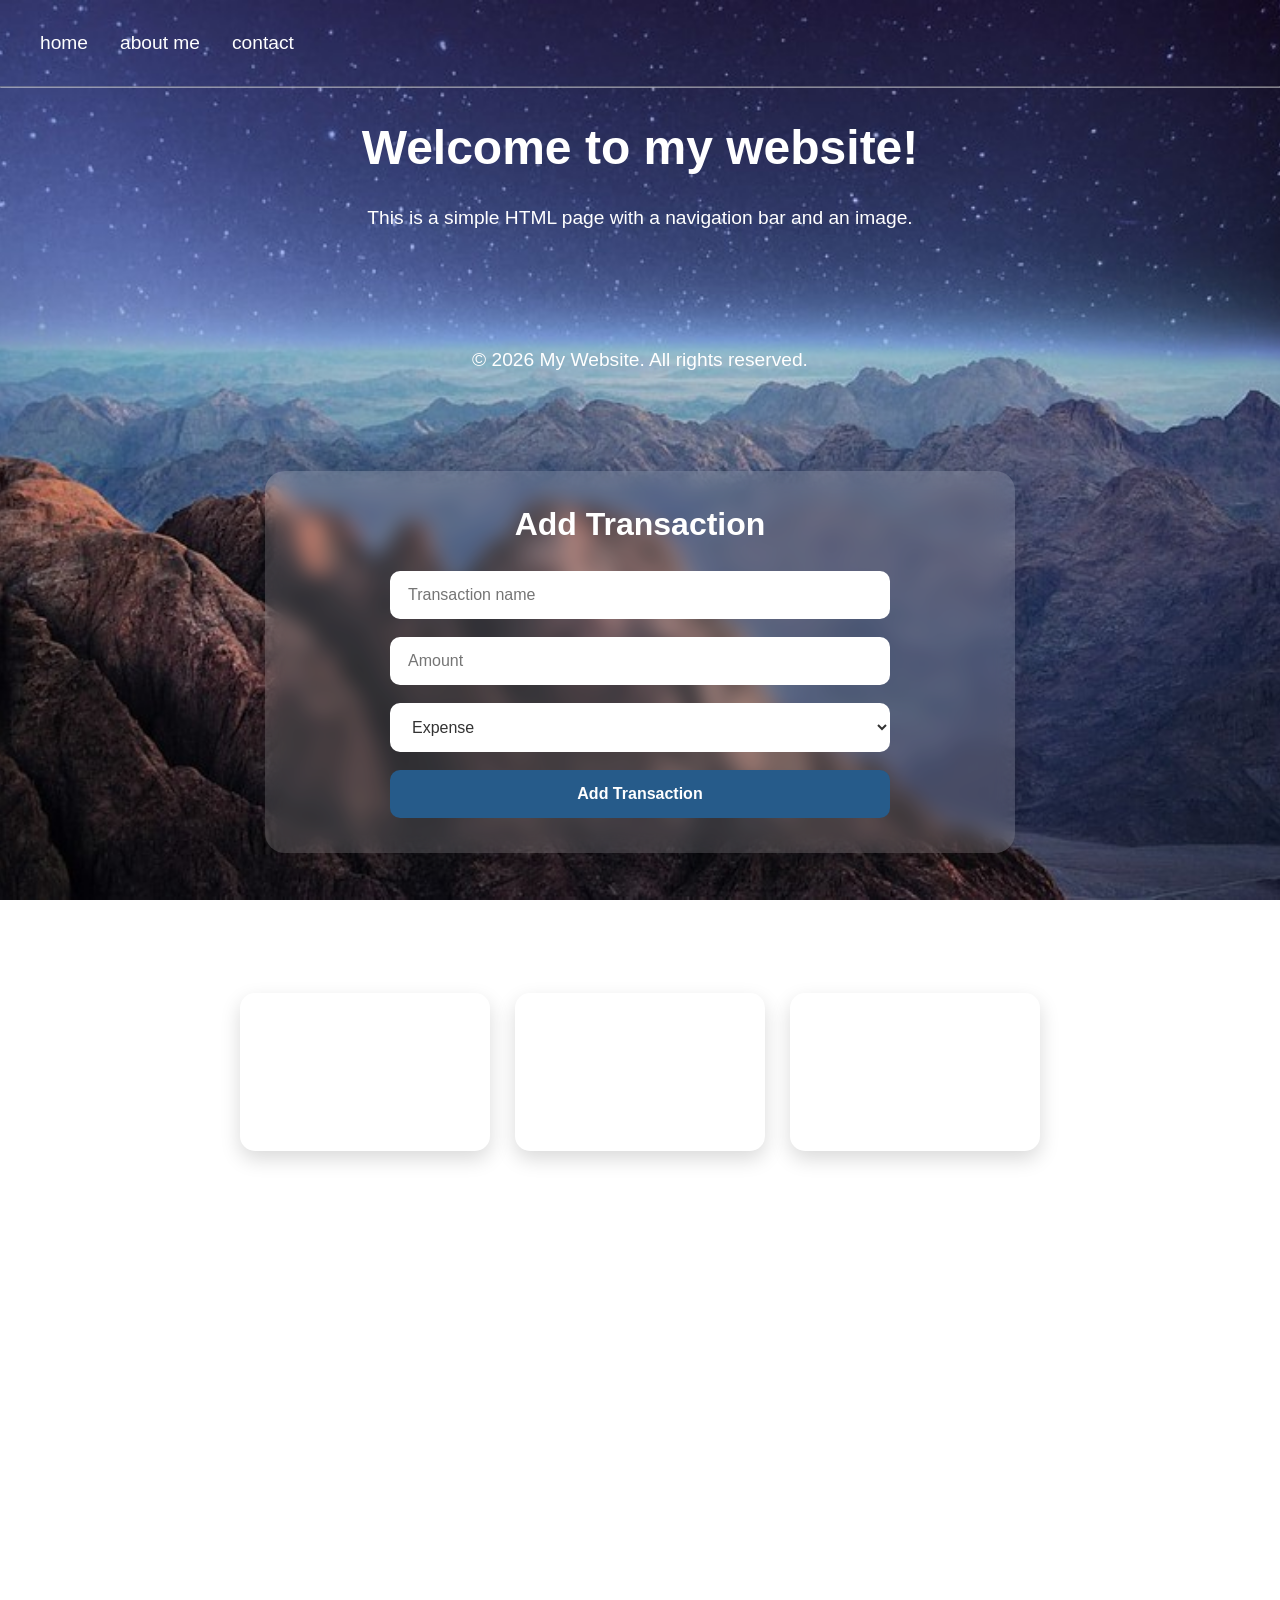
==== index.html @ 3366156d "Rename نسخة من index.html to index.html" ====
<!DOCTYPE html>
<html>
    <head>
        <meta charset="UTF-8">
        <meta name="viewport" content="width=device-width, initial-scale=1.0">
        <title>My Website</title>
        <link rel="stylesheet" href="./ style.2.css">
        <script src="./main.2.js" defer></script>
    </head>
        <header>
            <nav class="navigation">
                <ul>
                    <li><a href="index.html">home</a></li>
                    <li><a href="#about me">about me</a></li>
                    <li><a href="#contact">contact</a></li>
                </ul>
            </nav>
        
        </header>
        <hr />
        <section class ="content">
            <h1>Welcome to my website!</h1>
            <p>This is a simple HTML page with a navigation bar and an image.</p>

        </section>
        <section class="footer">
            <p>&copy; 2026 My Website. All rights reserved.</p>
        </section>
    <section class="expense-form">

    <h2>Add Transaction</h2>

    <input
        type="text"
        id="name"
        placeholder="Transaction name"
    >

    <input
        type="number"
        id="amount"
        placeholder="Amount"
    >

    <select id="type">
        <option value="expense">Expense</option>
        <option value="income">Income</option>
    </select>

    <button id="addButton">Add Transaction</button>

</section>


<section class="summary">

    <div>
        <h3>Total Income</h3>
        <p id="totalIncome">0 EGP</p>
    </div>

    <div>
        <h3>Total Expenses</h3>
        <p id="totalExpenses">0 EGP</p>
    </div>

    <div>
        <h3>Remaining</h3>
        <p id="balance">0 EGP</p>
    </div>

</section>


<section class="transactions">

    <h2>Transactions</h2>

    <div id="transactionList"></div>

</section>
        <section class="about me" id="about me">
            <div class="textcontainer">
                <div class="text tittle">
                    <h1>About Me</h1>
                    <p>Hi, I'm abdelrahman! I'm a web developer passionate about creating beautiful and functional websites.</p>
                </div>
            </div>
        </section>
        <section class="contact" id="contact">
            <div class="textcontainer">
                <div class="text tittle">
                    <h1>Contact</h1>
                    <p>You can reach me at:</p>
                    <ul>
                        <li>Email:A676767@gmail.com</li>
                        <li>Phone: +1067676767</li>
                    </ul>
                </div>
            </div>
        </section>
        <hr />
        <footer>
            <p>&copy; BUILD BY 3BDO AND MOHAB
            </p>
        </footer>
    </body>
</html>
----  style.2.css ----
* {
    margin: 0;
    padding: 0;
    box-sizing: border-box;
    scroll-behavior: smooth;
}
h1 {
    font-size: 3rem;
    color: #fff;
    text-align: center;
    margin: 2rem 0;
}
body { margin: 0; min-height: 100vh;
background-image: url("./A.jpg");
background-size: cover;
background-position: center;
background-repeat: no-repeat;
background-attachment: fixed;

color: white;
font-family: Arial, sans-serif;}


header {
    display:  flex;
    justify-content: space-between;
    align-items: center;
    margin: 2rem auto;
    max-width: 1200px;
}
.navigation ul {
    list-style-type: none;
    display: flex;
    gap: 2rem;
}
.navigation a {
    text-decoration: none;
    color: #fff;
    font-size: 1.2rem;
    transition: 0.3s ease-in-out;
}
.navigation a:hover {
    color: #1cbeb1;
}
hr {
    opacity: 50%;
}
p {
    color: #fff;
    font-size: 1.2rem;
    text-align: center;
    margin: 2rem 0;
}
ul {
    list-style-type: none;
    display: flex;
    justify-content: center;
    gap: 2rem;
    color: #ffffff;
}
/* =========================
   Responsive Design
   ========================= */

* {
    box-sizing: border-box;
}

img {
    max-width: 100%;
    height: auto;
}

body {
    width: 100%;
    overflow-x: hidden;
}

/* Tablets */
@media (max-width: 900px) {

    header {
        padding: 20px 4%;
    }

    .navigation ul {
        gap: 20px;
    }

    .navigation a {
        font-size: 16px;
    }

    .content {
        padding: 80px 5%;
    }

    .content h1 {
        font-size: 40px;
    }
}


/* Phones */
@media (max-width: 600px) {

    header {
        display: flex;
        flex-direction: row;
        justify-content: space-between;
        align-items: center;
        gap: 10px;
        padding: 15px;
    }

    /* Navigation stays horizontal */
    .navigation ul {
        display: flex;
        flex-direction: row;
        align-items: center;
        gap: 10px;
        margin: 0;
        padding: 0;
    }

    .navigation a {
        font-size: 12px;
        white-space: nowrap;
    }

    /* Profile image */
    header img {
        width: 60px;
        height: 60px;
        object-fit: cover;
    }

    .content {
        padding: 60px 20px;
        text-align: center;
    }

    .content h1 {
        font-size: clamp(28px, 8vw, 40px);
    }

    .content p {
        font-size: 16px;
    }

    .about,
    .contact {
        padding: 50px 20px;
    }

    .about h1,
    .contact h1 {
        font-size: clamp(28px, 8vw, 40px);
    }

    .about p,
    .contact p,
    .contact li {
        font-size: 16px;
    }
}


/* Very small phones */
@media (max-width: 380px) {

    header {
        padding: 10px;
    }

    .navigation ul {
        gap: 6px;
    }

    .navigation a {
        font-size: 10px;
    }

    header img {
        width: 50px;
        height: 50px;
    }
}
/* =========================
   Expense Form
   ========================= */

.expense-form {
    width: 90%;
    max-width: 750px;
    margin: 100px auto;
    padding: 35px;
    
    display: flex;
    flex-direction: column;
    align-items: center;
    gap: 18px;

    background: rgba(255, 255, 255, 0.15);
    border-radius: 20px;
    box-shadow: 0 10px 30px rgba(0, 0, 0, 0.2);
    
    backdrop-filter: blur(10px);
}

.expense-form h2 {
    margin: 0 0 10px;
    font-size: 32px;
}

.expense-form input,
.expense-form select,
.expense-form button {
    width: 100%;
    max-width: 500px;
    padding: 15px 18px;
    border: none;
    border-radius: 10px;
    font-size: 16px;
}

.expense-form input,
.expense-form select {
    background: white;
    color: #333;
}

.expense-form button {
    background: #265b8a;
    color: white;
    cursor: pointer;
    font-weight: bold;
    transition: 0.3s;
}

.expense-form button:hover {
    transform: translateY(-2px);
    opacity: 0.9;
}


/* =========================
   Spacing Between Sections
   ========================= */

.content {
    margin-bottom: 120px;
}

.expense-form {
    margin-bottom: 140px;
}

.about {
    margin-bottom: 140px;
}

.contact {
    margin-bottom: 100px;
}


/* =========================
   Mobile
   ========================= */

@media (max-width: 600px) {

    .expense-form {
        width: 90%;
        margin: 70px auto 100px;
        padding: 25px 18px;
        border-radius: 16px;
    }

    .expense-form h2 {
        font-size: 26px;
    }

    .expense-form input,
    .expense-form select,
    .expense-form button {
        width: 100%;
        padding: 13px;
        font-size: 15px;
    }

    .content {
        margin-bottom: 90px;
    }

    .about {
        margin-bottom: 100px;
    }

    .contact {
        margin-bottom: 70px;
    }
}


/* =========================
   Small Phones
   ========================= */

@media (max-width: 380px) {

    .expense-form {
        width: 92%;
        padding: 20px 15px;
    }

    .expense-form h2 {
        font-size: 23px;
    }
}
h2 {
    font-size: 1.5rem;
    margin-bottom: 1rem;
    color: #ffffff;
}
h3 {
    font-size: 1.2rem;
    margin-bottom: 0.5rem;
    color: #ffffff;
}
.summary {
    width: 90%;
    max-width: 900px;
    margin: 80px auto;

    display: flex;
    justify-content: center;
    align-items: stretch;
    gap: 25px;

    flex-wrap: wrap;
}

.summary div {
    width: 250px;
    padding: 25px;

    text-align: center;

    background: rgba(255, 255, 255, 0.15);
    border-radius: 15px;

    box-shadow: 0 8px 20px rgba(0, 0, 0, 0.15);
}

.summary h3 {
    margin-top: 0;
}


/* Transactions */

.transactions {
    width: 90%;
    max-width: 800px;

    margin: 100px auto;

    text-align: center;
}

.transaction {
    width: 100%;

    padding: 15px;
    margin: 12px auto;

    background: rgba(255, 255, 255, 0.15);
    border-radius: 10px;

    font-size: 18px;
}


/* Mobile */

@media (max-width: 600px) {

    .summary {
        width: 90%;
        margin: 60px auto;

        display: flex;
        flex-direction: column;

        align-items: center;
        justify-content: center;
    }

    .summary div {
        width: 100%;
        max-width: 350px;
    }

    .transactions {
        width: 90%;
        max-width: 500px;

        margin: 70px auto;

        text-align: center;
    }

    .transaction {
        width: 100%;
        margin: 12px auto;
    }
}
   .transaction {
    width: 100%;
    max-width: 700px;

    margin: 15px auto;
    padding: 18px 20px;

    display: flex;
    align-items: center;
    justify-content: space-between;
    gap: 15px;

    background: rgba(255, 255, 255, 0.15);

    border-radius: 12px;

    box-shadow: 0 5px 15px rgba(0, 0, 0, 0.15);

    font-size: 17px;
}

.transaction button {
    padding: 8px 14px;

    border: none;
    border-radius: 8px;

    background: #8a2638;
    color: white;

    cursor: pointer;

    transition: 0.2s;
}

.transaction button:hover {
    transform: scale(1.05);
    opacity: 0.85;
}


@media (max-width: 600px) {

    .transaction {
        flex-wrap: wrap;
        justify-content: center;

        text-align: center;
    }

    .transaction span {
        width: 100%;
    }

    .transaction button {
        margin-top: 5px;
    }
}   
/* =========================
   Mobile Professional Design
   ========================= */

@media (max-width: 600px) {

    body {
        overflow-x: hidden;
    }

    /* Header */
    header {
        padding: 18px 20px;
    }

    .navigation ul {
        gap: 14px;
    }

    .navigation a {
        font-size: 14px;
    }

    header img {
        width: 58px;
        height: 58px;
    }


    /* Welcome Section */
    .content {
        padding: 80px 25px;
        margin-bottom: 100px;
    }

    .content h1 {
        font-size: 32px;
        line-height: 1.3;
        margin-bottom: 25px;
    }

    .content p {
        font-size: 18px;
        line-height: 1.8;
    }


    /* Expense Form */
    .expense-form {
        width: 90%;
        margin: 80px auto 120px;
        padding: 30px 20px;
    }

    .expense-form h2 {
        font-size: 28px;
        margin-bottom: 15px;
    }

    .expense-form input,
    .expense-form select,
    .expense-form button {
        font-size: 17px;
        padding: 15px;
    }


    /* Summary */
    .summary {
        width: 90%;
        margin: 100px auto 130px;
        gap: 25px;
    }

    .summary div {
        width: 100%;
        max-width: 360px;
        padding: 28px 20px;
    }

    .summary h3 {
        font-size: 19px;
    }

    .summary p {
        font-size: 18px;
    }


    /* Transactions */
    .transactions {
        width: 90%;
        margin: 100px auto 140px;
    }

    .transactions h2 {
        font-size: 28px;
        margin-bottom: 30px;
    }

    .transaction {
        width: 100%;
        padding: 18px 15px;
        margin: 15px auto;
        font-size: 17px;
        line-height: 1.6;
    }


    /* About Me */
    .about {
        width: 90%;
        margin: 120px auto 150px;
        padding: 40px 10px;
    }

    .about h1 {
        font-size: 34px;
        margin-bottom: 30px;
    }

    .about p {
        font-size: 18px;
        line-height: 1.9;
    }


    /* Contact */
    .contact {
        width: 90%;
        margin: 120px auto 120px;
        padding: 40px 10px;
    }

    .contact h1 {
        font-size: 34px;
        margin-bottom: 30px;
    }

    .contact p,
    .contact li {
        font-size: 18px;
        line-height: 1.9;
    }


    /* Footer */
    footer {
        padding: 40px 20px;
        margin-top: 80px;
        text-align: center;
    }

    footer p {
        font-size: 16px;
        line-height: 1.7;
    }
}
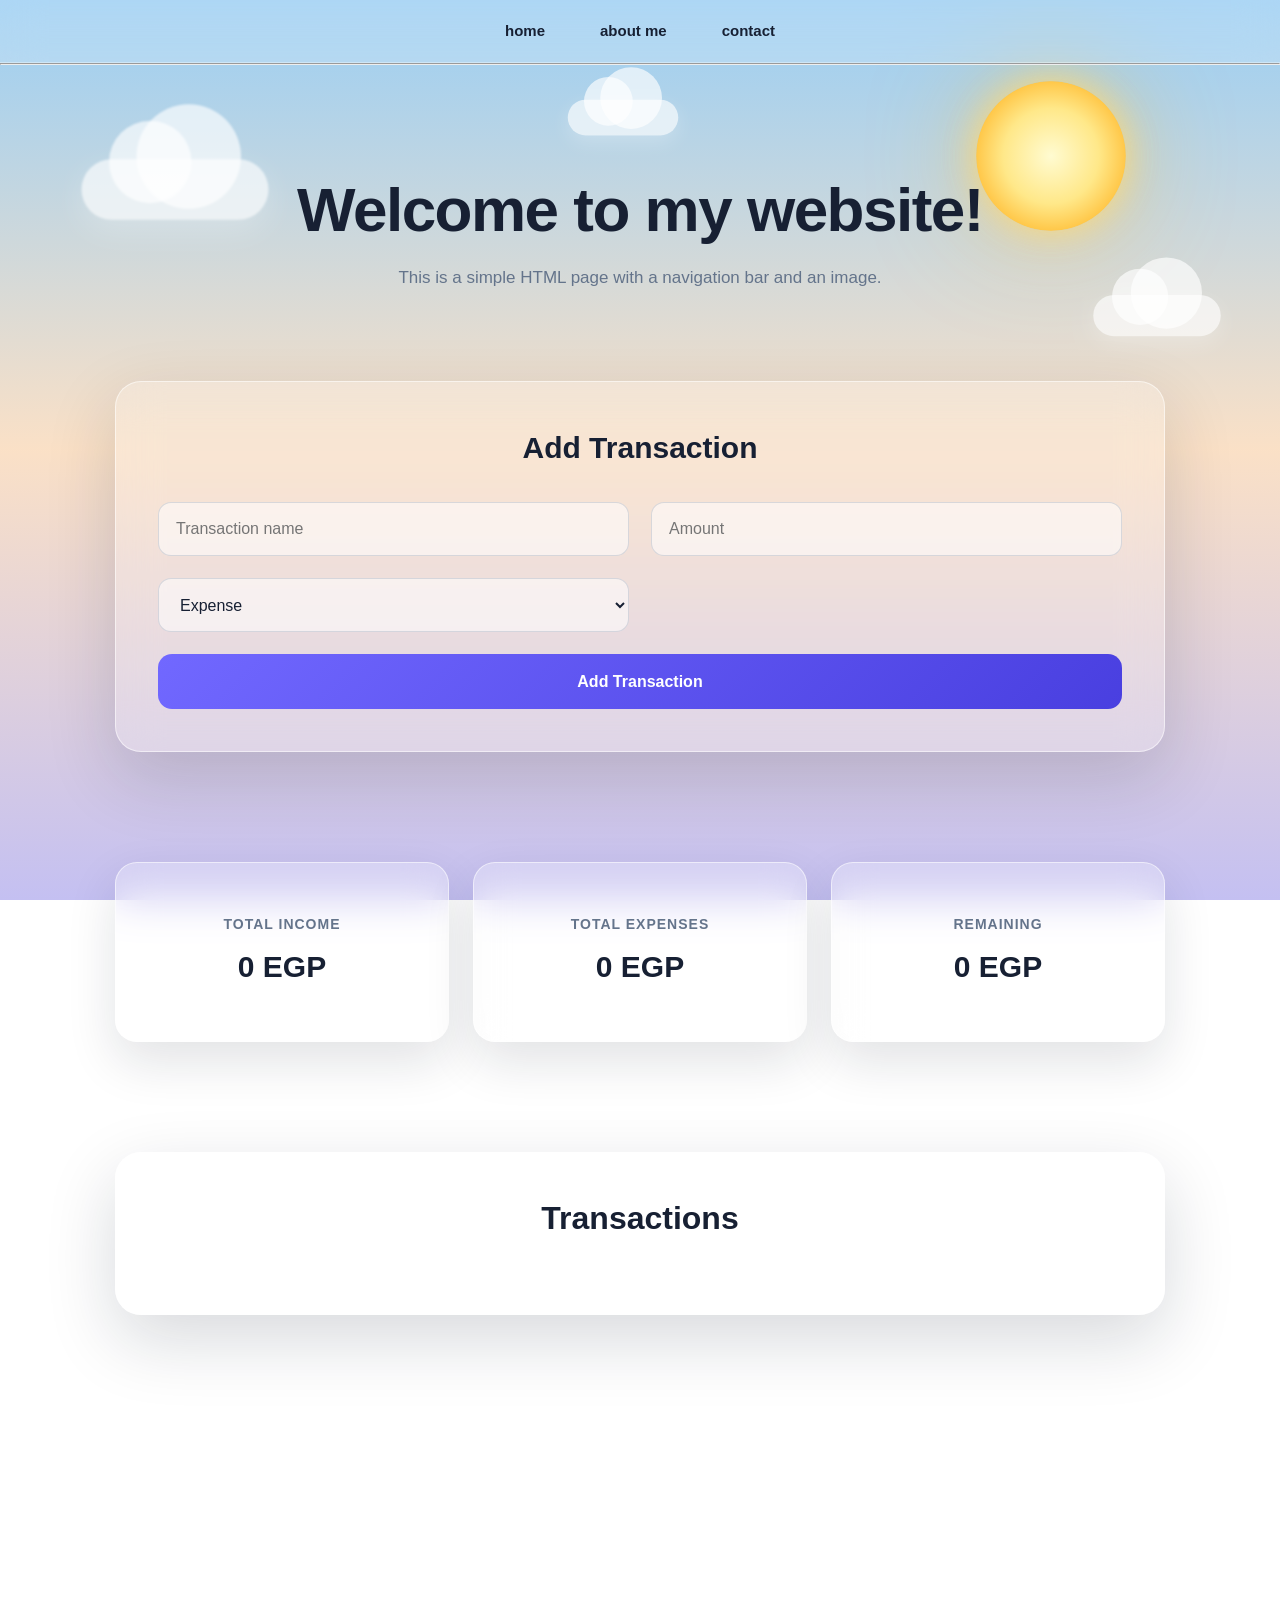
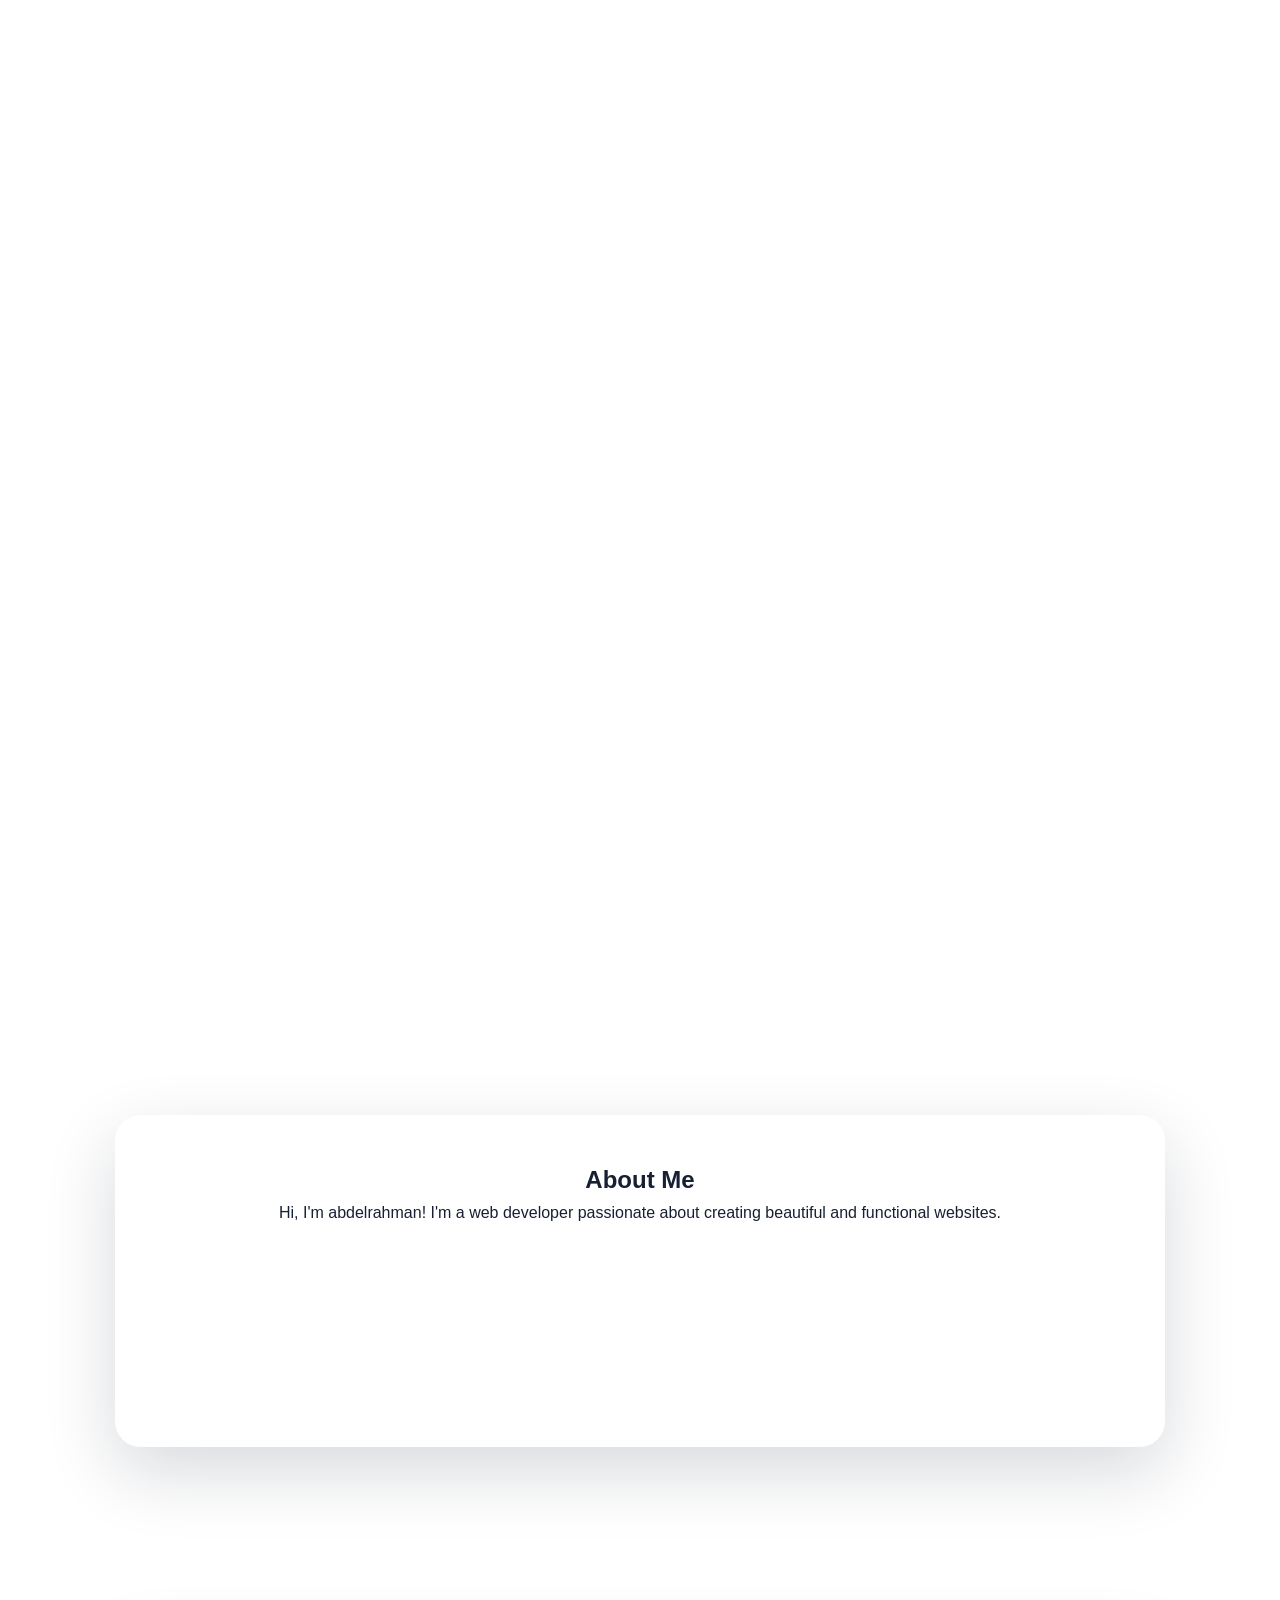
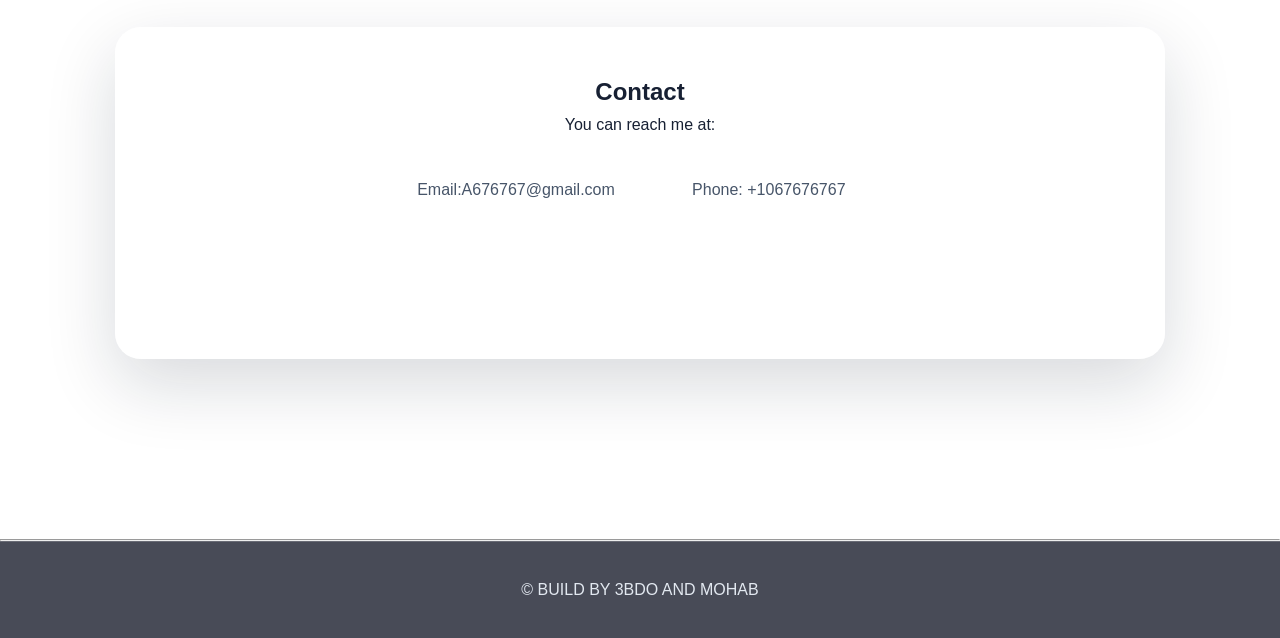
==== commit 35622566: "Rename نسخة من index.html to index.html" ====
--- a/index.html
+++ b/index.html
@@ -11,7 +11,7 @@
             <nav class="navigation">
                 <ul>
                     <li><a href="index.html">home</a></li>
-                    <li><a href="#about me">about me</a></li>
+                    <li><a href="#about-me">about me</a></li>
                     <li><a href="#contact">contact</a></li>
                 </ul>
             </nav>
@@ -23,9 +23,7 @@
             <p>This is a simple HTML page with a navigation bar and an image.</p>
 
         </section>
-        <section class="footer">
-            <p>&copy; 2026 My Website. All rights reserved.</p>
-        </section>
+        
     <section class="expense-form">
 
     <h2>Add Transaction</h2>
@@ -79,7 +77,7 @@
     <div id="transactionList"></div>
 
 </section>
-        <section class="about me" id="about me">
+        <section class="about-me" id="about-me">
             <div class="textcontainer">
                 <div class="text tittle">
                     <h1>About Me</h1>
--- a/ style.2.css
+++ b/ style.2.css
@@ -1,635 +1,1337 @@
+/* =========================================
+   RESET
+========================================= */
+
 * {
     margin: 0;
     padding: 0;
     box-sizing: border-box;
+}
+
+html {
     scroll-behavior: smooth;
 }
-h1 {
-    font-size: 3rem;
-    color: #fff;
-    text-align: center;
-    margin: 2rem 0;
-}
-body { margin: 0; min-height: 100vh;
-background-image: url("./A.jpg");
-background-size: cover;
-background-position: center;
-background-repeat: no-repeat;
-background-attachment: fixed;
-
-color: white;
-font-family: Arial, sans-serif;}
-
+
+:root {
+    --scroll: 0;
+
+    --text: #172033;
+    --muted: #64748b;
+
+    --glass: rgba(255, 255, 255, 0.22);
+    --glass-strong: rgba(255, 255, 255, 0.34);
+    --glass-border: rgba(255, 255, 255, 0.55);
+
+    --primary: #6258ff;
+
+    --shadow:
+        0 25px 70px rgba(15, 23, 42, 0.16);
+}
+
+
+/* =========================================
+   BODY
+========================================= */
+
+body {
+    font-family:
+        Inter,
+        Arial,
+        Helvetica,
+        sans-serif;
+
+    color: var(--text);
+
+    line-height: 1.6;
+
+    min-height: 100vh;
+
+    overflow-x: hidden;
+
+    /*
+       Day -> Sunset -> Night
+    */
+
+    background:
+        linear-gradient(
+            180deg,
+
+            hsl(
+                205,
+                calc(80% - (var(--scroll) * 30%)),
+                calc(78% - (var(--scroll) * 55%))
+            ),
+
+            hsl(
+                30,
+                calc(85% - (var(--scroll) * 45%)),
+                calc(88% - (var(--scroll) * 70%))
+            ),
+
+            hsl(
+                245,
+                calc(65% - (var(--scroll) * 15%)),
+                calc(85% - (var(--scroll) * 78%))
+            )
+        );
+
+    background-attachment: fixed;
+
+    transition:
+        background 0.8s ease;
+}
+
+
+/* =========================================
+   SKY EFFECT
+========================================= */
+
+.sky {
+    position: fixed;
+
+    inset: 0;
+
+    pointer-events: none;
+
+    z-index: -5;
+
+    overflow: hidden;
+}
+
+
+/* =========================================
+   SUN
+========================================= */
+
+.sun {
+    position: absolute;
+
+    width: 150px;
+    height: 150px;
+
+    border-radius: 50%;
+
+    top: 9%;
+    right: 12%;
+
+    background:
+        radial-gradient(
+            circle,
+            #fffbd1 0%,
+            #ffe889 45%,
+            #ffc84a 70%,
+            rgba(255, 200, 74, 0) 72%
+        );
+
+    box-shadow:
+        0 0 35px rgba(255, 221, 120, 0.9),
+        0 0 100px rgba(255, 190, 60, 0.55);
+
+    opacity:
+        calc(1 - (var(--scroll) * 2));
+
+    transform:
+        translateY(calc(var(--scroll) * 250px))
+        scale(
+            calc(1 - (var(--scroll) * 0.35))
+        );
+
+    transition:
+        opacity 0.5s ease;
+}
+
+
+/* =========================================
+   MOON
+========================================= */
+
+.moon {
+    position: absolute;
+
+    width: 115px;
+    height: 115px;
+
+    border-radius: 50%;
+
+    right: 12%;
+    bottom: 10%;
+
+    background:
+        radial-gradient(
+            circle at 35% 30%,
+            #ffffff,
+            #e7e9f5 55%,
+            #cbd0e5 100%
+        );
+
+    box-shadow:
+        0 0 30px rgba(255,255,255,0.75),
+        0 0 100px rgba(255,255,255,0.35);
+
+    opacity:
+        calc(
+            max(
+                0,
+                (var(--scroll) - 0.48) * 2
+            )
+        );
+
+    transform:
+        translateY(
+            calc(
+                (1 - var(--scroll)) * 100px
+            )
+        );
+
+    transition:
+        opacity 0.8s ease;
+}
+
+
+/* Moon crater effect */
+
+.moon::before,
+.moon::after {
+    content: "";
+
+    position: absolute;
+
+    border-radius: 50%;
+
+    background: rgba(150, 155, 180, 0.18);
+}
+
+.moon::before {
+    width: 20px;
+    height: 20px;
+
+    top: 28px;
+    left: 25px;
+}
+
+.moon::after {
+    width: 14px;
+    height: 14px;
+
+    bottom: 28px;
+    right: 25px;
+}
+
+
+/* =========================================
+   CLOUDS
+========================================= */
+
+.cloud {
+    position: absolute;
+
+    width: 170px;
+    height: 55px;
+
+    border-radius: 50px;
+
+    background: rgba(255,255,255,0.65);
+
+    filter: blur(1px);
+
+    box-shadow:
+        0 10px 30px rgba(255,255,255,0.25);
+
+    opacity:
+        calc(
+            1 - (var(--scroll) * 1.4)
+        );
+
+    transition:
+        opacity 0.7s ease;
+}
+
+.cloud::before,
+.cloud::after {
+    content: "";
+
+    position: absolute;
+
+    border-radius: 50%;
+
+    background: inherit;
+}
+
+.cloud::before {
+    width: 75px;
+    height: 75px;
+
+    left: 25px;
+    bottom: 15px;
+}
+
+.cloud::after {
+    width: 95px;
+    height: 95px;
+
+    right: 25px;
+    bottom: 10px;
+}
+
+.cloud-1 {
+    top: 18%;
+    left: 7%;
+
+    transform: scale(1.1);
+}
+
+.cloud-2 {
+    top: 32%;
+    right: 3%;
+
+    transform: scale(0.75);
+}
+
+.cloud-3 {
+    top: 10%;
+    left: 42%;
+
+    transform: scale(0.65);
+}
+
+
+/* =========================================
+   STARS
+========================================= */
+
+.stars {
+    position: absolute;
+
+    inset: 0;
+
+    opacity:
+        calc(
+            max(
+                0,
+                (var(--scroll) - 0.42) * 1.8
+            )
+        );
+
+    transition:
+        opacity 0.8s ease;
+}
+
+.star {
+    position: absolute;
+
+    width: 3px;
+    height: 3px;
+
+    border-radius: 50%;
+
+    background: white;
+
+    box-shadow:
+        0 0 7px white;
+
+    animation:
+        twinkle 2.5s infinite ease-in-out;
+}
+
+@keyframes twinkle {
+
+    0%,
+    100% {
+        opacity: 0.35;
+        transform: scale(0.8);
+    }
+
+    50% {
+        opacity: 1;
+        transform: scale(1.5);
+    }
+}
+
+
+/* =========================================
+   MAIN WIDTH
+========================================= */
+
+.content,
+.expense-form,
+.summary,
+.transactions,
+.about-me,
+.contact {
+    width: min(92%, 1050px);
+
+    margin-left: auto;
+    margin-right: auto;
+}
+
+
+/* =========================================
+   HEADER
+========================================= */
 
 header {
-    display:  flex;
-    justify-content: space-between;
+    width: 100%;
+
+    position: sticky;
+
+    top: 0;
+
+    z-index: 1000;
+
+    background:
+        rgba(255,255,255,0.18);
+
+    backdrop-filter: blur(20px);
+
+    -webkit-backdrop-filter: blur(20px);
+
+    border-bottom:
+        1px solid rgba(255,255,255,0.35);
+}
+
+
+/* =========================================
+   NAVIGATION
+========================================= */
+
+.navigation {
+    width: min(92%, 1050px);
+
+    margin: auto;
+
+    padding: 18px 0;
+}
+
+.navigation ul {
+    list-style: none;
+
+    display: flex;
+
+    justify-content: center;
+
     align-items: center;
-    margin: 2rem auto;
-    max-width: 1200px;
-}
-.navigation ul {
-    list-style-type: none;
+
+    gap: 45px;
+}
+
+.navigation a {
+    color: #172033;
+
+    text-decoration: none;
+
+    font-size: 15px;
+
+    font-weight: 700;
+
+    padding: 8px 5px;
+
+    transition: 0.25s ease;
+}
+
+.navigation a:hover {
+    color: var(--primary);
+
+    transform: translateY(-2px);
+}
+
+
+/* =========================================
+   THEME BUTTONS
+========================================= */
+
+.theme-controls {
     display: flex;
-    gap: 2rem;
-}
-.navigation a {
-    text-decoration: none;
-    color: #fff;
-    font-size: 1.2rem;
-    transition: 0.3s ease-in-out;
-}
-.navigation a:hover {
-    color: #1cbeb1;
-}
-hr {
-    opacity: 50%;
-}
-p {
-    color: #fff;
-    font-size: 1.2rem;
-    text-align: center;
-    margin: 2rem 0;
-}
-ul {
-    list-style-type: none;
+
+    justify-content: center;
+
+    align-items: center;
+
+    gap: 10px;
+
+    padding:
+        0 20px 17px;
+}
+
+.theme-controls button {
+    border: 1px solid
+        rgba(255,255,255,0.55);
+
+    background:
+        rgba(255,255,255,0.3);
+
+    color: #172033;
+
+    padding: 8px 15px;
+
+    border-radius: 999px;
+
+    cursor: pointer;
+
+    font-weight: 700;
+
+    transition:
+        transform 0.2s ease,
+        background 0.2s ease,
+        color 0.2s ease;
+}
+
+.theme-controls button:hover {
+    transform: translateY(-2px);
+
+    background:
+        rgba(255,255,255,0.55);
+}
+
+.theme-controls button.active {
+    background: var(--primary);
+
+    color: white;
+
+    border-color: var(--primary);
+}
+
+
+/* =========================================
+   HERO
+========================================= */
+
+.content {
+    text-align: center;
+
+    padding-top: 110px;
+
+    padding-bottom: 90px;
+}
+
+.content h1 {
+    width: 100%;
+
+    max-width: 900px;
+
+    margin:
+        0 auto 20px;
+
+    text-align: center;
+
+    font-size:
+        clamp(36px, 6vw, 62px);
+
+    line-height: 1.12;
+
+    letter-spacing: -1.5px;
+
+    font-weight: 850;
+}
+
+.content p {
+    width: min(100%, 700px);
+
+    margin: auto;
+
+    text-align: center;
+
+    color: var(--muted);
+
+    font-size: 17px;
+}
+
+
+/* =========================================
+   GLASS CARD
+========================================= */
+
+.expense-form,
+.transactions,
+.about-me,
+.contact {
+    background:
+        rgba(255,255,255,0.20);
+
+    backdrop-filter:
+        blur(22px);
+
+    -webkit-backdrop-filter:
+        blur(22px);
+
+    border:
+        1px solid var(--glass-border);
+
+    box-shadow:
+        var(--shadow);
+
+    border-radius: 26px;
+}
+
+
+/* =========================================
+   EXPENSE FORM
+========================================= */
+
+.expense-form {
+    padding: 42px;
+
+    display: grid;
+
+    grid-template-columns:
+        repeat(2, minmax(0, 1fr));
+
+    gap: 22px;
+
+    margin-bottom: 110px;
+}
+
+.expense-form h2 {
+    grid-column: 1 / -1;
+
+    text-align: center;
+
+    font-size: 30px;
+
+    margin-bottom: 8px;
+}
+
+
+/* Inputs */
+
+.expense-form input,
+.expense-form select {
+    width: 100%;
+
+    min-height: 54px;
+
+    padding:
+        14px 17px;
+
+    border:
+        1px solid
+        rgba(148,163,184,0.35);
+
+    border-radius: 13px;
+
+    background:
+        rgba(255,255,255,0.55);
+
+    color: #172033;
+
+    font-size: 16px;
+
+    outline: none;
+
+    transition:
+        0.25s ease;
+}
+
+.expense-form input:focus,
+.expense-form select:focus {
+    background:
+        rgba(255,255,255,0.8);
+
+    border-color:
+        #6366f1;
+
+    box-shadow:
+        0 0 0 4px
+        rgba(99,102,241,0.12);
+
+    transform:
+        translateY(-2px);
+}
+
+
+/* =========================================
+   BUTTON
+========================================= */
+
+#addButton {
+    grid-column: 1 / -1;
+
+    min-height: 55px;
+
+    border: none;
+
+    border-radius: 14px;
+
+    background:
+        linear-gradient(
+            135deg,
+            #7168ff,
+            #493fe0
+        );
+
+    color: white;
+
+    font-size: 16px;
+
+    font-weight: 800;
+
+    cursor: pointer;
+
+    transition:
+        transform 0.2s ease,
+        box-shadow 0.2s ease;
+}
+
+#addButton:hover {
+    transform:
+        translateY(-3px);
+
+    box-shadow:
+        0 15px 35px
+        rgba(79,70,229,0.3);
+}
+
+#addButton:active {
+    transform:
+        scale(0.98);
+}
+
+
+/* =========================================
+   SUMMARY
+========================================= */
+
+.summary {
+    width: min(92%, 1050px);
+
+    display: grid;
+
+    grid-template-columns:
+        repeat(3, minmax(0, 1fr));
+
+    gap: 24px;
+
+    margin:
+        0 auto 110px;
+}
+
+.summary > div {
+    width: 100%;
+
+    height: 180px;
+
+    min-width: 0;
+
     display: flex;
+
+    flex-direction: column;
+
     justify-content: center;
-    gap: 2rem;
-    color: #ffffff;
-}
-/* =========================
-   Responsive Design
-   ========================= */
-
-* {
-    box-sizing: border-box;
-}
-
-img {
-    max-width: 100%;
-    height: auto;
-}
-
-body {
+
+    align-items: center;
+
+    text-align: center;
+
+    padding: 25px;
+
+    background:
+        rgba(255,255,255,0.25);
+
+    backdrop-filter:
+        blur(20px);
+
+    -webkit-backdrop-filter:
+        blur(20px);
+
+    border:
+        1px solid
+        rgba(255,255,255,0.55);
+
+    border-radius: 22px;
+
+    box-shadow:
+        0 20px 50px
+        rgba(15,23,42,0.12);
+
+    transition:
+        transform 0.3s ease,
+        box-shadow 0.3s ease;
+}
+
+.summary > div:hover {
+    transform:
+        translateY(-8px);
+
+    box-shadow:
+        0 30px 60px
+        rgba(15,23,42,0.17);
+}
+
+.summary h3 {
+    color: var(--muted);
+
+    font-size: 14px;
+
+    text-transform: uppercase;
+
+    letter-spacing: 1px;
+
+    margin-bottom: 8px;
+}
+
+.summary p {
     width: 100%;
-    overflow-x: hidden;
-}
-
-/* Tablets */
-@media (max-width: 900px) {
-
-    header {
-        padding: 20px 4%;
-    }
+
+    text-align: center;
+
+    font-size:
+        clamp(21px, 3vw, 30px);
+
+    font-weight: 850;
+
+    overflow-wrap: anywhere;
+}
+
+
+/* =========================================
+   TRANSACTIONS CONTAINER
+========================================= */
+
+.transactions {
+    padding: 40px;
+
+    margin-bottom: 1400px;
+}
+
+.transactions h2 {
+    text-align: center;
+
+    font-size: 32px;
+
+    margin-bottom: 30px;
+}
+
+#transactionList {
+    width: 100%;
+
+    display: flex;
+
+    flex-direction: column;
+
+    gap: 15px;
+}
+
+
+/* =========================================
+   TRANSACTION
+========================================= */
+
+.transaction {
+    width: 100%;
+
+    min-height: 78px;
+
+    display: grid;
+
+    grid-template-columns:
+        minmax(0,1fr)
+        auto
+        auto;
+
+    align-items: center;
+
+    gap: 20px;
+
+    padding:
+        16px 20px;
+
+    background:
+        rgba(255,255,255,0.28);
+
+    border:
+        1px solid
+        rgba(255,255,255,0.45);
+
+    border-radius: 15px;
+
+    transition:
+        transform 0.25s ease,
+        background 0.25s ease;
+}
+
+.transaction:hover {
+    transform:
+        translateX(4px);
+
+    background:
+        rgba(255,255,255,0.4);
+}
+
+.transaction-info {
+    min-width: 0;
+}
+
+.transaction-name {
+    display: block;
+
+    font-weight: 750;
+
+    overflow-wrap: anywhere;
+}
+
+.transaction-type {
+    display: block;
+
+    color: var(--muted);
+
+    font-size: 13px;
+}
+
+.transaction-amount {
+    font-weight: 850;
+
+    white-space: nowrap;
+}
+
+.income {
+    color: #15803d;
+}
+
+.expense {
+    color: #dc2626;
+}
+
+
+/* =========================================
+   DELETE
+========================================= */
+
+.delete-btn {
+    width: 42px;
+
+    height: 42px;
+
+    border: none;
+
+    border-radius: 11px;
+
+    background:
+        rgba(255,228,230,0.8);
+
+    color: #e11d48;
+
+    font-size: 20px;
+
+    cursor: pointer;
+
+    transition: 0.2s ease;
+}
+
+.delete-btn:hover {
+    transform:
+        scale(1.08);
+
+    background:
+        #ffe4e6;
+}
+
+
+/* =========================================
+   EMPTY TRANSACTIONS
+========================================= */
+
+.empty-message {
+    width: 100%;
+
+    padding: 40px 20px;
+
+    text-align: center;
+
+    background:
+        rgba(255,255,255,0.18);
+
+    border:
+        1px dashed
+        rgba(255,255,255,0.7);
+
+    border-radius: 16px;
+
+    color: var(--muted);
+}
+
+
+/* =========================================
+   ABOUT / CONTACT
+========================================= */
+
+.about-me {
+    margin-bottom: 180px;
+
+    padding: 45px;
+}
+.contact {
+    margin-bottom: 180px;
+
+    padding: 45px;
+}
+
+.textcontainer {
+    width: 100%;
+
+    min-height: 240px;
+
+    display: center;
+
+    justify-content: center;
+
+    align-items: center;
+
+    text-align: center;
+}
+
+.text-title {
+    width: 100%;
+
+    max-width: 750px;
+
+    text-align: center;
+}
+
+.text-title h1 {
+    text-align: center;
+
+    font-size: 34px;
+
+    margin-bottom: 17px;
+}
+
+.text-title p {
+    width: 100%;
+
+    text-align: center;
+
+    color: var(--muted);
+
+    overflow-wrap: anywhere;
+}
+
+
+/* =========================================
+   CONTACT
+========================================= */
+
+.contact ul {
+    width: 100%;
+
+    list-style: none;
+
+    display: flex;
+
+    justify-content: center;
+
+    align-items: stretch;
+
+    flex-wrap: wrap;
+
+    gap: 18px;
+
+    margin-top: 25px;
+}
+
+.contact li {
+    min-width: 230px;
+
+    padding: 14px 20px;
+
+    text-align: center;
+
+    background:
+        rgba(255,255,255,0.35);
+
+    border:
+        1px solid
+        rgba(255,255,255,0.5);
+
+    border-radius: 13px;
+
+    color: #475569;
+
+    overflow-wrap: anywhere;
+}
+
+
+/* =========================================
+   FOOTER
+========================================= */
+
+footer {
+    width: 100%;
+
+    margin: 0;
+
+    padding: 35px 20px;
+
+    text-align: center;
+
+    background:
+        rgba(2,6,23,0.72);
+
+    backdrop-filter:
+        blur(15px);
+
+    -webkit-backdrop-filter:
+        blur(15px);
+
+    color: #e2e8f0;
+
+    border-top:
+        1px solid
+        rgba(255,255,255,0.18);
+}
+
+footer p {
+    width: 100%;
+
+    margin: 0;
+
+    text-align: center;
+}
+
+
+/* =========================================
+   NOTIFICATION
+========================================= */
+
+.notification {
+    position: fixed;
+
+    top: 25px;
+
+    right: 25px;
+
+    z-index: 9999;
+
+    max-width: 350px;
+
+    padding:
+        14px 20px;
+
+    border-radius: 12px;
+
+    background:
+        rgba(15,23,42,0.92);
+
+    color: white;
+
+    box-shadow:
+        0 15px 35px
+        rgba(0,0,0,0.2);
+
+    transform:
+        translateX(150%);
+
+    transition:
+        transform 0.35s ease;
+}
+
+.notification.show {
+    transform:
+        translateX(0);
+}
+
+
+/* =========================================
+   MOBILE
+========================================= */
+
+@media (max-width: 800px) {
+
+    .summary {
+        grid-template-columns: 1fr;
+    }
+
+    .expense-form {
+        grid-template-columns: 1fr;
+    }
+
+    .expense-form h2,
+    #addButton {
+        grid-column: auto;
+    }
+}
+
+
+@media (max-width: 600px) {
 
     .navigation ul {
-        gap: 20px;
+        gap: 14px;
+
+        flex-wrap: wrap;
     }
 
     .navigation a {
-        font-size: 16px;
+        font-size: 13px;
+    }
+
+    .theme-controls {
+        flex-wrap: wrap;
     }
 
     .content {
-        padding: 80px 5%;
+        padding-top: 70px;
+
+        padding-bottom: 70px;
     }
 
     .content h1 {
-        font-size: 40px;
-    }
-}
-
-
-/* Phones */
-@media (max-width: 600px) {
-
-    header {
-        display: flex;
-        flex-direction: row;
-        justify-content: space-between;
-        align-items: center;
+        font-size: 37px;
+    }
+
+    .content p {
+        font-size: 15px;
+    }
+
+    .expense-form {
+        width: 92%;
+
+        padding: 28px 18px;
+
+        margin-bottom: 85px;
+    }
+
+    .summary {
+        width: 92%;
+
+        gap: 18px;
+
+        margin-bottom: 85px;
+    }
+
+    .summary > div {
+        height: 160px;
+    }
+
+    .transactions {
+        width: 92%;
+
+        padding: 25px 18px;
+
+        margin-bottom: 90px;
+    }
+
+    .transaction {
+        grid-template-columns:
+            minmax(0,1fr)
+            auto;
+
         gap: 10px;
-        padding: 15px;
-    }
-
-    /* Navigation stays horizontal */
+    }
+
+    .transaction-amount {
+        grid-column: 1;
+    }
+
+    .delete-btn {
+        grid-column: 2;
+
+        grid-row: 1 / 3;
+    }
+
+    .about-me,
+    .contact {
+        width: 92%;
+
+        padding: 25px 18px;
+
+        margin-bottom: 80px;
+    }
+
+    .textcontainer {
+        min-height: 220px;
+    }
+
+    .text-title h1 {
+        font-size: 28px;
+    }
+
+    .contact li {
+        width: 100%;
+
+        min-width: 0;
+    }
+
+    .moon {
+        width: 75px;
+
+        height: 75px;
+
+        right: 7%;
+    }
+
+    .sun {
+        width: 95px;
+
+        height: 95px;
+
+        right: 7%;
+    }
+}
+
+
+/* =========================================
+   SMALL PHONES
+========================================= */
+
+@media (max-width: 380px) {
+
     .navigation ul {
-        display: flex;
-        flex-direction: row;
-        align-items: center;
-        gap: 10px;
-        margin: 0;
-        padding: 0;
+        gap: 9px;
     }
 
     .navigation a {
         font-size: 12px;
-        white-space: nowrap;
-    }
-
-    /* Profile image */
-    header img {
-        width: 60px;
-        height: 60px;
-        object-fit: cover;
-    }
-
-    .content {
-        padding: 60px 20px;
-        text-align: center;
-    }
-
-    .content h1 {
-        font-size: clamp(28px, 8vw, 40px);
-    }
-
-    .content p {
-        font-size: 16px;
-    }
-
-    .about,
-    .contact {
-        padding: 50px 20px;
-    }
-
-    .about h1,
-    .contact h1 {
-        font-size: clamp(28px, 8vw, 40px);
-    }
-
-    .about p,
-    .contact p,
-    .contact li {
-        font-size: 16px;
-    }
-}
-
-
-/* Very small phones */
-@media (max-width: 380px) {
-
-    header {
-        padding: 10px;
-    }
-
-    .navigation ul {
-        gap: 6px;
-    }
-
-    .navigation a {
-        font-size: 10px;
-    }
-
-    header img {
-        width: 50px;
-        height: 50px;
-    }
-}
-/* =========================
-   Expense Form
-   ========================= */
-
-.expense-form {
-    width: 90%;
-    max-width: 750px;
-    margin: 100px auto;
-    padding: 35px;
-    
-    display: flex;
-    flex-direction: column;
-    align-items: center;
-    gap: 18px;
-
-    background: rgba(255, 255, 255, 0.15);
-    border-radius: 20px;
-    box-shadow: 0 10px 30px rgba(0, 0, 0, 0.2);
-    
-    backdrop-filter: blur(10px);
-}
-
-.expense-form h2 {
-    margin: 0 0 10px;
-    font-size: 32px;
-}
-
-.expense-form input,
-.expense-form select,
-.expense-form button {
-    width: 100%;
-    max-width: 500px;
-    padding: 15px 18px;
-    border: none;
-    border-radius: 10px;
-    font-size: 16px;
-}
-
-.expense-form input,
-.expense-form select {
-    background: white;
-    color: #333;
-}
-
-.expense-form button {
-    background: #265b8a;
-    color: white;
-    cursor: pointer;
-    font-weight: bold;
-    transition: 0.3s;
-}
-
-.expense-form button:hover {
-    transform: translateY(-2px);
-    opacity: 0.9;
-}
-
-
-/* =========================
-   Spacing Between Sections
-   ========================= */
-
-.content {
-    margin-bottom: 120px;
-}
-
-.expense-form {
-    margin-bottom: 140px;
-}
-
-.about {
-    margin-bottom: 140px;
-}
-
-.contact {
-    margin-bottom: 100px;
-}
-
-
-/* =========================
-   Mobile
-   ========================= */
-
-@media (max-width: 600px) {
-
-    .expense-form {
-        width: 90%;
-        margin: 70px auto 100px;
-        padding: 25px 18px;
-        border-radius: 16px;
-    }
-
-    .expense-form h2 {
-        font-size: 26px;
-    }
-
-    .expense-form input,
-    .expense-form select,
-    .expense-form button {
-        width: 100%;
-        padding: 13px;
-        font-size: 15px;
-    }
-
-    .content {
-        margin-bottom: 90px;
-    }
-
-    .about {
-        margin-bottom: 100px;
-    }
-
-    .contact {
-        margin-bottom: 70px;
-    }
-}
-
-
-/* =========================
-   Small Phones
-   ========================= */
-
-@media (max-width: 380px) {
-
-    .expense-form {
-        width: 92%;
-        padding: 20px 15px;
-    }
-
-    .expense-form h2 {
-        font-size: 23px;
-    }
-}
-h2 {
-    font-size: 1.5rem;
-    margin-bottom: 1rem;
-    color: #ffffff;
-}
-h3 {
-    font-size: 1.2rem;
-    margin-bottom: 0.5rem;
-    color: #ffffff;
-}
-.summary {
-    width: 90%;
-    max-width: 900px;
-    margin: 80px auto;
-
-    display: flex;
-    justify-content: center;
-    align-items: stretch;
-    gap: 25px;
-
-    flex-wrap: wrap;
-}
-
-.summary div {
-    width: 250px;
-    padding: 25px;
-
-    text-align: center;
-
-    background: rgba(255, 255, 255, 0.15);
-    border-radius: 15px;
-
-    box-shadow: 0 8px 20px rgba(0, 0, 0, 0.15);
-}
-
-.summary h3 {
-    margin-top: 0;
-}
-
-
-/* Transactions */
-
-.transactions {
-    width: 90%;
-    max-width: 800px;
-
-    margin: 100px auto;
-
-    text-align: center;
-}
-
-.transaction {
-    width: 100%;
-
-    padding: 15px;
-    margin: 12px auto;
-
-    background: rgba(255, 255, 255, 0.15);
-    border-radius: 10px;
-
-    font-size: 18px;
-}
-
-
-/* Mobile */
-
-@media (max-width: 600px) {
-
-    .summary {
-        width: 90%;
-        margin: 60px auto;
-
-        display: flex;
-        flex-direction: column;
-
-        align-items: center;
-        justify-content: center;
-    }
-
-    .summary div {
-        width: 100%;
-        max-width: 350px;
-    }
-
-    .transactions {
-        width: 90%;
-        max-width: 500px;
-
-        margin: 70px auto;
-
-        text-align: center;
-    }
-
-    .transaction {
-        width: 100%;
-        margin: 12px auto;
-    }
-}
-   .transaction {
-    width: 100%;
-    max-width: 700px;
-
-    margin: 15px auto;
-    padding: 18px 20px;
-
-    display: flex;
-    align-items: center;
-    justify-content: space-between;
-    gap: 15px;
-
-    background: rgba(255, 255, 255, 0.15);
-
-    border-radius: 12px;
-
-    box-shadow: 0 5px 15px rgba(0, 0, 0, 0.15);
-
-    font-size: 17px;
-}
-
-.transaction button {
-    padding: 8px 14px;
-
-    border: none;
-    border-radius: 8px;
-
-    background: #8a2638;
-    color: white;
-
-    cursor: pointer;
-
-    transition: 0.2s;
-}
-
-.transaction button:hover {
-    transform: scale(1.05);
-    opacity: 0.85;
-}
-
-
-@media (max-width: 600px) {
-
-    .transaction {
-        flex-wrap: wrap;
-        justify-content: center;
-
-        text-align: center;
-    }
-
-    .transaction span {
-        width: 100%;
-    }
-
-    .transaction button {
-        margin-top: 5px;
-    }
-}   
-/* =========================
-   Mobile Professional Design
-   ========================= */
-
-@media (max-width: 600px) {
-
-    body {
-        overflow-x: hidden;
-    }
-
-    /* Header */
-    header {
-        padding: 18px 20px;
-    }
-
-    .navigation ul {
-        gap: 14px;
-    }
-
-    .navigation a {
-        font-size: 14px;
-    }
-
-    header img {
-        width: 58px;
-        height: 58px;
-    }
-
-
-    /* Welcome Section */
-    .content {
-        padding: 80px 25px;
-        margin-bottom: 100px;
+    }
+
+    .theme-controls button {
+        padding: 7px 10px;
+
+        font-size: 12px;
     }
 
     .content h1 {
         font-size: 32px;
-        line-height: 1.3;
-        margin-bottom: 25px;
-    }
-
-    .content p {
-        font-size: 18px;
-        line-height: 1.8;
-    }
-
-
-    /* Expense Form */
-    .expense-form {
-        width: 90%;
-        margin: 80px auto 120px;
-        padding: 30px 20px;
-    }
-
-    .expense-form h2 {
-        font-size: 28px;
-        margin-bottom: 15px;
-    }
-
-    .expense-form input,
-    .expense-form select,
-    .expense-form button {
-        font-size: 17px;
-        padding: 15px;
-    }
-
-
-    /* Summary */
-    .summary {
-        width: 90%;
-        margin: 100px auto 130px;
-        gap: 25px;
-    }
-
-    .summary div {
-        width: 100%;
-        max-width: 360px;
-        padding: 28px 20px;
-    }
-
-    .summary h3 {
-        font-size: 19px;
-    }
-
-    .summary p {
-        font-size: 18px;
-    }
-
-
-    /* Transactions */
-    .transactions {
-        width: 90%;
-        margin: 100px auto 140px;
-    }
-
-    .transactions h2 {
-        font-size: 28px;
-        margin-bottom: 30px;
-    }
-
-    .transaction {
-        width: 100%;
-        padding: 18px 15px;
-        margin: 15px auto;
-        font-size: 17px;
-        line-height: 1.6;
-    }
-
-
-    /* About Me */
-    .about {
-        width: 90%;
-        margin: 120px auto 150px;
-        padding: 40px 10px;
-    }
-
-    .about h1 {
-        font-size: 34px;
-        margin-bottom: 30px;
-    }
-
-    .about p {
-        font-size: 18px;
-        line-height: 1.9;
-    }
-
-
-    /* Contact */
+    }
+
+    .expense-form,
+    .summary,
+    .transactions,
+    .about-me,
     .contact {
-        width: 90%;
-        margin: 120px auto 120px;
-        padding: 40px 10px;
-    }
-
-    .contact h1 {
-        font-size: 34px;
-        margin-bottom: 30px;
-    }
-
-    .contact p,
-    .contact li {
-        font-size: 18px;
-        line-height: 1.9;
-    }
-
-
-    /* Footer */
-    footer {
-        padding: 40px 20px;
-        margin-top: 80px;
-        text-align: center;
-    }
-
-    footer p {
-        font-size: 16px;
-        line-height: 1.7;
+        width: 94%;
+    }
+}
+
+
+/* =========================================
+   ACCESSIBILITY
+========================================= */
+
+button:focus-visible,
+input:focus-visible,
+select:focus-visible,
+a:focus-visible {
+    outline:
+        3px solid
+        rgba(99,102,241,0.35);
+
+    outline-offset: 3px;
+}
+
+
+@media (prefers-reduced-motion: reduce) {
+
+    *,
+    *::before,
+    *::after {
+        animation-duration:
+            0.01ms !important;
+
+        animation-iteration-count:
+            1 !important;
+
+        transition-duration:
+            0.01ms !important;
+
+        scroll-behavior:
+            auto !important;
     }
 }
